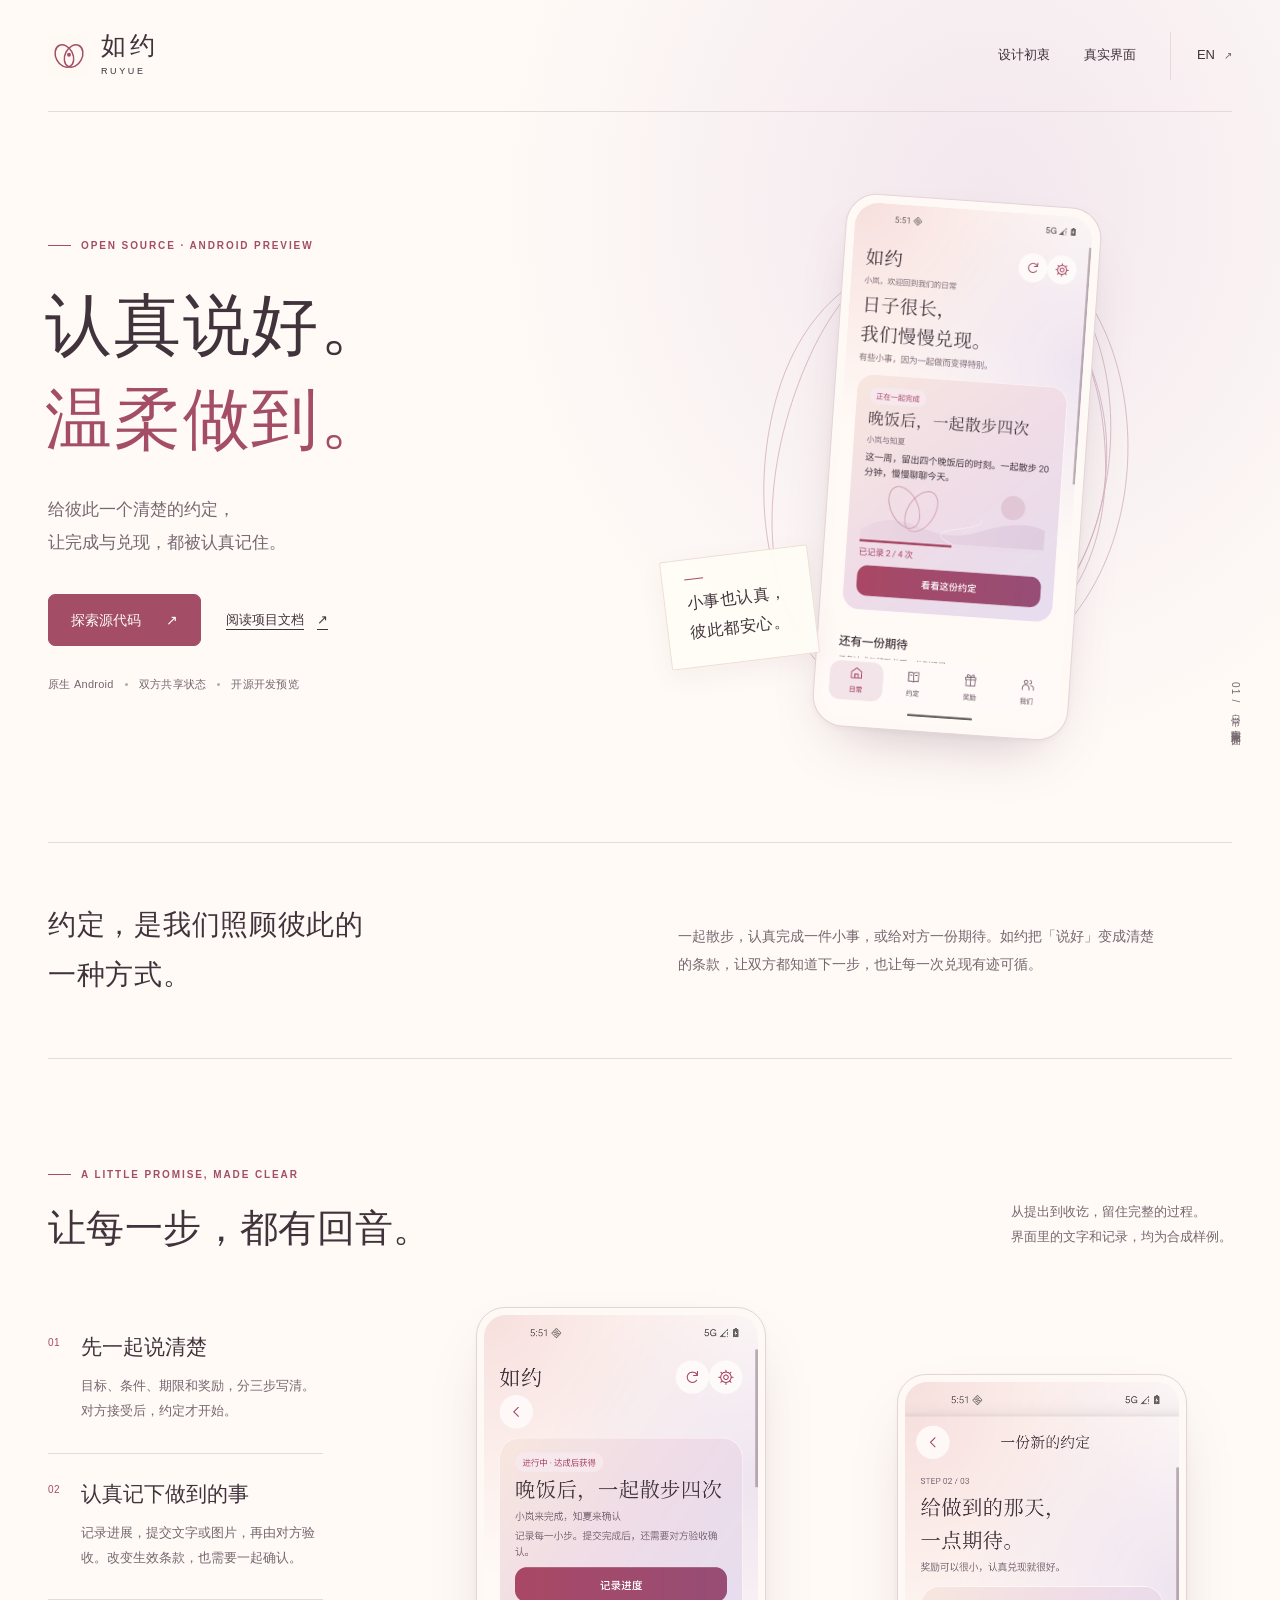
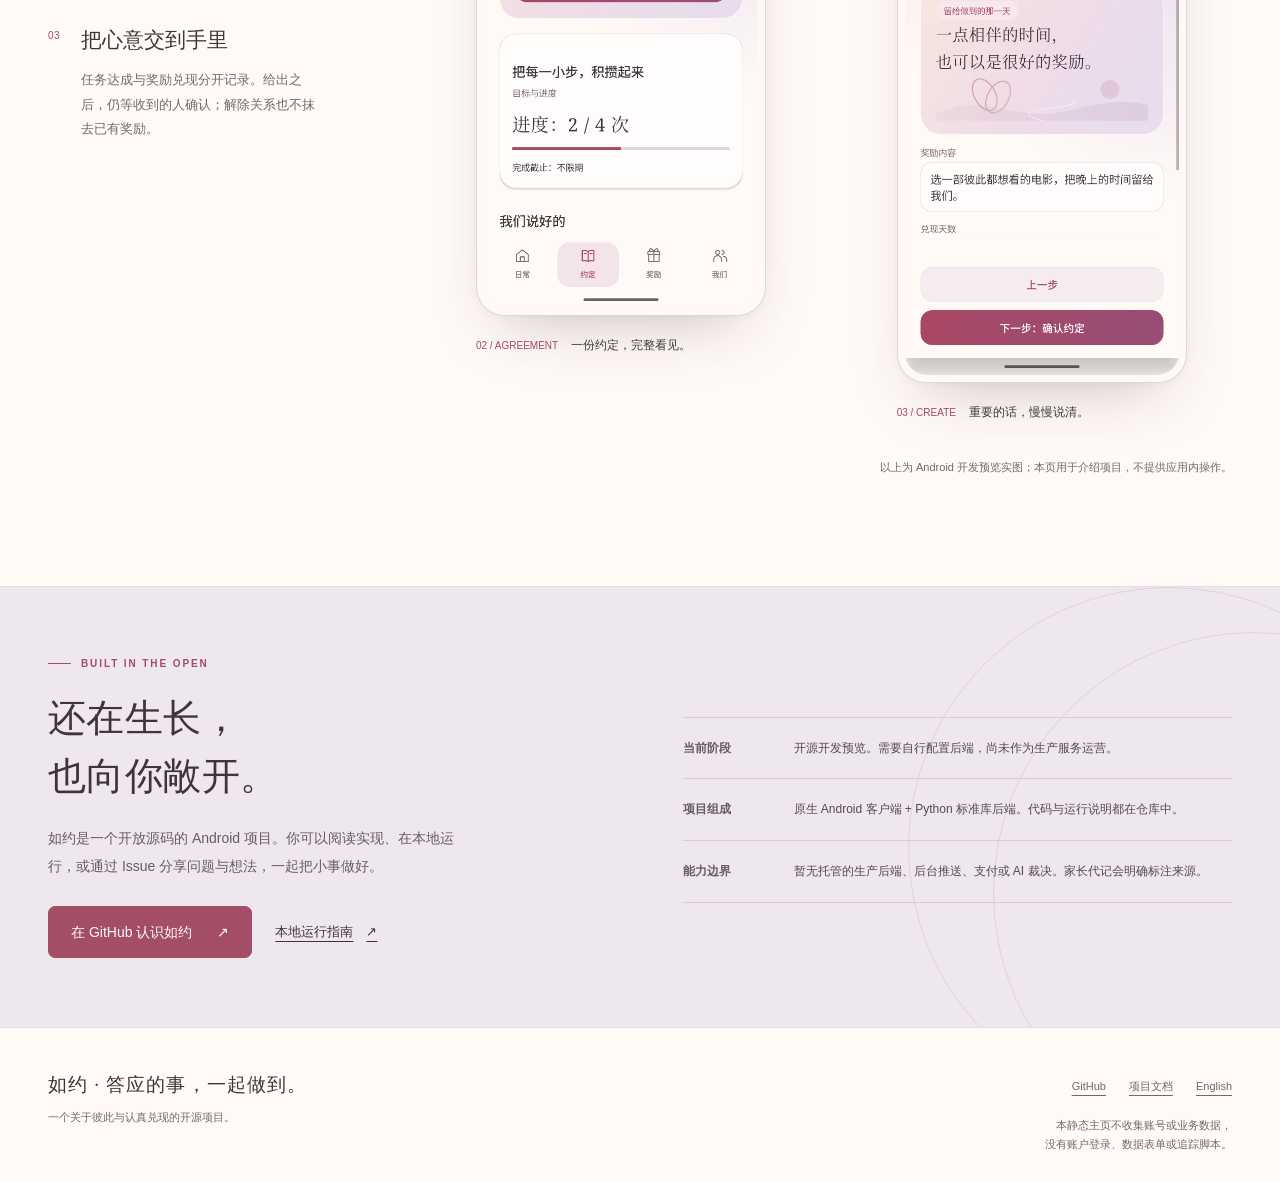
==== site/index.html @ 0e7e9a91 "Publish Ruyue Android preview with bilingual docs and website" ====
<!doctype html>
<html lang="zh-CN">
<head>
  <meta charset="utf-8">
  <meta name="viewport" content="width=device-width, initial-scale=1">
  <meta name="theme-color" content="#fffaf6">
  <title>如约 · 认真说好，温柔做到</title>
  <meta name="description" content="如约是一款面向亲密关系的开源 Android 约定管理应用。一起说清目标、记录完成，让奖励的给出与收讫都有回音。当前为开发预览。">
  <link rel="canonical" href="https://chenzhiyong1994.github.io/ruyue/">
  <link rel="alternate" hreflang="zh-CN" href="https://chenzhiyong1994.github.io/ruyue/">
  <link rel="alternate" hreflang="en" href="https://chenzhiyong1994.github.io/ruyue/en/">
  <link rel="alternate" hreflang="x-default" href="https://chenzhiyong1994.github.io/ruyue/">
  <meta property="og:type" content="website">
  <meta property="og:title" content="如约 · 认真说好，温柔做到">
  <meta property="og:description" content="一个关于彼此、约定与认真兑现的开源 Android 项目。">
  <meta property="og:url" content="https://chenzhiyong1994.github.io/ruyue/">
  <meta property="og:locale" content="zh_CN">
  <link rel="icon" href="assets/mark.svg" type="image/svg+xml">
  <link rel="stylesheet" href="assets/style.css">
</head>
<body>
  <a class="skip" href="#main">跳到主要内容</a>
  <header class="header wrap">
    <a class="brand" href="./" aria-label="如约首页"><img src="assets/mark.svg" width="42" height="42" alt=""><span class="brand-name">如约<small>RUYUE</small></span></a>
    <nav class="nav" aria-label="主导航"><a class="about-link" href="#why">设计初衷</a><a href="#inside">真实界面</a><a class="language" href="en/" lang="en" hreflang="en" aria-label="Read in English">EN <span>↗</span></a></nav>
  </header>
  <main id="main">
    <section class="hero wrap" aria-labelledby="hero-title">
      <div class="hero-text">
        <p class="eyebrow">OPEN SOURCE · ANDROID PREVIEW</p>
        <h1 id="hero-title">认真说好。<br><em>温柔做到。</em></h1>
        <p class="hero-copy">给彼此一个清楚的约定，<br>让完成与兑现，都被认真记住。</p>
        <div class="actions"><a class="action" href="https://github.com/chenzhiyong1994/ruyue">探索源代码 <span aria-hidden="true">↗</span></a><a class="text-link" href="https://github.com/chenzhiyong1994/ruyue#readme">阅读项目文档 <span aria-hidden="true">↗</span></a></div>
        <p class="hero-meta"><span>原生 Android</span><i aria-hidden="true"></i><span>双方共享状态</span><i aria-hidden="true"></i><span>开源开发预览</span></p>
      </div>
      <figure class="hero-art">
        <svg class="halo" viewBox="0 0 500 570" aria-hidden="true"><path d="M275 30C451-1 532 370 331 511S-16 446 38 219 335-3 404 166 361 555 144 515"/><path d="M306 35C464 55 484 406 282 522S-27 407 76 167 391 27 419 230 324 566 118 491"/></svg>
        <div class="phone hero-phone"><img src="assets/home.png" width="1080" height="2340" alt="如约 Android 日常首页，展示一份真实合成样例约定及其当前状态" fetchpriority="high"></div>
        <div class="floating-note" aria-hidden="true">小事也认真，<br>彼此都安心。</div>
        <figcaption class="image-note">01 / 日常 · 实际应用界面</figcaption>
      </figure>
    </section>
    <section class="intent wrap" id="why" aria-labelledby="intent-title">
      <h2 id="intent-title">约定，是我们照顾彼此的<br>一种方式。</h2>
      <p>一起散步，认真完成一件小事，或给对方一份期待。如约把「说好」变成清楚的条款，让双方都知道下一步，也让每一次兑现有迹可循。</p>
    </section>
    <section class="section wrap" id="inside" aria-labelledby="inside-title">
      <div class="section-head"><div><p class="eyebrow">A LITTLE PROMISE, MADE CLEAR</p><h2 id="inside-title">让每一步，都有回音。</h2></div><p>从提出到收讫，留住完整的过程。<br>界面里的文字和记录，均为合成样例。</p></div>
      <div class="inside-grid">
        <div class="steps">
          <article class="step"><span class="step-number">01</span><h3>先一起说清楚</h3><p>目标、条件、期限和奖励，分三步写清。对方接受后，约定才开始。</p></article>
          <article class="step"><span class="step-number">02</span><h3>认真记下做到的事</h3><p>记录进展，提交文字或图片，再由对方验收。改变生效条款，也需要一起确认。</p></article>
          <article class="step"><span class="step-number">03</span><h3>把心意交到手里</h3><p>任务达成与奖励兑现分开记录。给出之后，仍等收到的人确认；解除关系也不抹去已有奖励。</p></article>
        </div>
        <figure class="screen-shot"><div class="phone"><img src="assets/detail.png" width="1080" height="2340" loading="lazy" alt="如约约定详情，展示条款、任务进度及奖励状态"></div><figcaption><span>02 / AGREEMENT</span><b>一份约定，完整看见。</b></figcaption></figure>
        <figure class="screen-shot secondary"><div class="phone"><img src="assets/create.png" width="1080" height="2340" loading="lazy" alt="如约全屏三步创建流程，填写约定并在最后确认"></div><figcaption><span>03 / CREATE</span><b>重要的话，慢慢说清。</b></figcaption></figure>
      </div>
      <p class="screens-note">以上为 Android 开发预览实图；本页用于介绍项目，不提供应用内操作。</p>
    </section>
    <section class="open-section" aria-labelledby="open-title">
      <div class="open wrap">
        <div><p class="eyebrow">BUILT IN THE OPEN</p><h2 id="open-title">还在生长，<br>也向你敞开。</h2><p class="open-description">如约是一个开放源码的 Android 项目。你可以阅读实现、在本地运行，或通过 Issue 分享问题与想法，一起把小事做好。</p><div class="open-links"><a class="action" href="https://github.com/chenzhiyong1994/ruyue">在 GitHub 认识如约 <span aria-hidden="true">↗</span></a><a class="text-link" href="https://github.com/chenzhiyong1994/ruyue#readme">本地运行指南 <span aria-hidden="true">↗</span></a></div></div>
        <dl class="open-facts"><div class="fact"><dt>当前阶段</dt><dd>开源开发预览。需要自行配置后端，尚未作为生产服务运营。</dd></div><div class="fact"><dt>项目组成</dt><dd>原生 Android 客户端 + Python 标准库后端。代码与运行说明都在仓库中。</dd></div><div class="fact"><dt>能力边界</dt><dd>暂无托管的生产后端、后台推送、支付或 AI 裁决。家长代记会明确标注来源。</dd></div></dl>
      </div>
    </section>
  </main>
  <footer class="footer wrap"><div><p class="footer-title">如约 · 答应的事，一起做到。</p><p>一个关于彼此与认真兑现的开源项目。</p></div><div class="footer-right"><div class="footer-links"><a href="https://github.com/chenzhiyong1994/ruyue">GitHub</a><a href="https://github.com/chenzhiyong1994/ruyue#readme">项目文档</a><a href="en/" lang="en" hreflang="en">English</a></div><p>本静态主页不收集账号或业务数据，<br>没有账户登录、数据表单或追踪脚本。</p></div></footer>
</body>
</html>
---- site/assets/style.css ----
:root{color-scheme:light;--paper:#fffaf6;--ink:#40333c;--muted:#75666f;--rose:#a34d67;--rose-dark:#893952;--line:#e6d9dc;--lavender:#eee7f0;--serif:"Iowan Old Style","Palatino Linotype","Songti SC","STSong","SimSun",serif;--sans:-apple-system,BlinkMacSystemFont,"Segoe UI","PingFang SC","Microsoft YaHei",sans-serif}
*{box-sizing:border-box}
html{scroll-behavior:smooth;scroll-padding-top:2rem}
body{margin:0;background:var(--paper);color:var(--ink);font:16px/1.75 var(--sans);-webkit-font-smoothing:antialiased}
body::before{content:"";position:absolute;z-index:-1;top:0;right:0;width:65%;height:820px;background:radial-gradient(ellipse at 65% 25%,#ecdfeab0,transparent 65%);pointer-events:none}
a{color:inherit;text-underline-offset:5px;text-decoration-thickness:1px}
a:hover{color:var(--rose-dark)}
a:focus-visible{outline:3px solid var(--rose);outline-offset:6px;border-radius:4px}
img,svg{display:block;max-width:100%}
img{height:auto}
button,a{-webkit-tap-highlight-color:transparent}
::selection{background:#ead5df}
.wrap{width:min(1184px,calc(100% - 96px));margin-inline:auto}
.skip{position:fixed;top:12px;left:12px;z-index:10;padding:10px 20px;background:var(--ink);color:white;transform:translateY(-180%)}
.skip:focus{transform:none;color:white}
.header{display:flex;align-items:center;justify-content:space-between;min-height:112px;border-bottom:1px solid var(--line)}
.brand{display:flex;align-items:center;gap:11px;text-decoration:none}
.brand img{width:42px;height:42px}
.brand-name{font-family:var(--serif);font-size:25px;letter-spacing:.14em;line-height:1.15}
.brand-name small{display:block;font:9px/1.8 var(--sans);letter-spacing:.29em;margin-top:3px}
.nav{display:flex;align-items:center;gap:34px;font-size:13px}
.nav a{display:inline-flex;align-items:center;min-height:48px;text-decoration:none}
.nav a:hover{text-decoration:underline}
.nav .language{gap:9px;border-left:1px solid var(--line);padding-left:26px}
.language span{font-size:10px;color:var(--muted)}
.hero{display:grid;grid-template-columns:1.05fr 1fr;align-items:center;min-height:730px;padding-top:40px;padding-bottom:62px;gap:55px}
.eyebrow{display:flex;align-items:center;gap:10px;color:var(--rose);font-size:10px;line-height:1.5;letter-spacing:.19em;font-weight:600;text-transform:uppercase;margin:0 0 26px}
.eyebrow::before{content:"";width:23px;height:1px;background:currentColor}
h1,h2,h3,p,figure{margin:0}
h1,h2,h3{font-weight:400}
h1{font:400 clamp(46px,5.25vw,70px)/1.4 var(--serif);letter-spacing:.025em;margin-left:-.04em}
h1 em{font-style:normal;color:var(--rose)}
.hero-copy{font-size:17px;line-height:1.95;color:var(--muted);max-width:29em;margin-top:26px}
.actions{display:flex;flex-wrap:wrap;align-items:center;gap:14px 25px;margin-top:35px}
.action{display:inline-flex;justify-content:center;align-items:center;gap:25px;min-height:52px;padding:12px 22px;border:1px solid var(--rose);border-radius:7px;background:var(--rose);color:#fffaf6;text-decoration:none;font-size:14px;transition:background .2s,transform .2s}
.action:hover{background:var(--rose-dark);border-color:var(--rose-dark);color:#fffaf6;transform:translateY(-2px)}
.text-link{display:inline-flex;align-items:center;gap:13px;min-height:48px;font-size:13px}
.hero-meta{display:flex;gap:11px;align-items:center;flex-wrap:wrap;font-size:11px;color:var(--muted);margin-top:29px;letter-spacing:.025em}
.hero-meta i{width:3px;height:3px;background:#bca4af;border-radius:50%}
.hero-art{position:relative;display:flex;align-items:center;justify-content:center;min-width:0;padding:13px 0 12px}
.halo{position:absolute;width:112%;max-width:none;height:88%;top:6%;left:-6%;pointer-events:none;color:#c493aa;opacity:.66}
.halo path{fill:none;stroke:currentColor;stroke-width:1}
.phone{position:relative;background:#fff9f5;border:1px solid #e3d4d9;border-radius:31px;padding:8px;box-shadow:0 28px 60px -29px #76526766,0 2px 5px #8062700d;overflow:hidden}
.phone img{width:100%;border-radius:24px}
.hero-phone{width:256px;transform:rotate(4deg);z-index:1}
.floating-note{position:absolute;z-index:2;bottom:15%;left:-3%;padding:19px 26px 19px 22px;transform:rotate(-7deg);background:#fffdf7eF;border:1px solid #eddfd6;box-shadow:0 8px 25px #79586812;font:16px/1.8 var(--serif);letter-spacing:.035em;border-radius:2px}
.floating-note::before{content:"";display:block;width:19px;height:1px;background:var(--rose);margin-bottom:10px}
.image-note{position:absolute;right:-12px;bottom:3%;writing-mode:vertical-rl;font-size:10px;letter-spacing:.12em;color:var(--muted)}
.intent{border-top:1px solid var(--line);border-bottom:1px solid var(--line);padding:57px 0;display:grid;grid-template-columns:1fr 1fr;gap:75px;align-items:center}
.intent h2{font:28px/1.8 var(--serif);letter-spacing:.025em;max-width:16em}
.intent p{font-size:14px;color:var(--muted);line-height:2;max-width:34em}
.section{padding-block:108px}
.section-head{display:flex;justify-content:space-between;align-items:end;gap:40px;margin-bottom:49px}
.section-head h2,.open h2{font:38px/1.55 var(--serif);letter-spacing:.01em}
.section-head .eyebrow{margin-bottom:17px}
.section-head>p{font-size:13px;color:var(--muted);max-width:24em;line-height:1.9;padding-bottom:8px}
.inside-grid{display:grid;grid-template-columns:.9fr 1fr 1fr;gap:40px;align-items:start}
.steps{padding-top:25px;max-width:275px}
.step{position:relative;padding:0 0 29px 33px;margin-bottom:25px;border-bottom:1px solid var(--line)}
.step:last-child{margin-bottom:0;border-bottom:0;padding-bottom:0}
.step-number{position:absolute;left:0;top:2px;color:var(--rose);font-size:10px;font-variant-numeric:tabular-nums;letter-spacing:.04em}
.step h3{font:21px/1.5 var(--serif);margin-bottom:11px}
.step p{font-size:13px;line-height:1.9;color:var(--muted)}
.screen-shot{min-width:0;max-width:290px;margin-inline:auto}
.screen-shot .phone{border-radius:29px;padding:7px}
.screen-shot .phone img{border-radius:22px}
.screen-shot.secondary{padding-top:67px}
figcaption{margin-top:19px;display:flex;gap:13px;align-items:baseline;font-size:12px;color:var(--muted)}
figcaption b{font-weight:500;color:var(--ink)}
figcaption span:first-child{font-size:10px;color:var(--rose)}
.screens-note{margin-top:35px;font-size:11px;color:var(--muted);text-align:right}
.open-section{background:#eee7ed;border-top:1px solid #e6dce3;border-bottom:1px solid #e6dce3;position:relative;overflow:hidden}
.open-section::before{content:"";position:absolute;pointer-events:none;width:520px;height:520px;border:1px solid #d6bfcf;border-radius:50%;right:-150px;top:0;opacity:.55}
.open-section::after{content:"";position:absolute;pointer-events:none;width:520px;height:520px;border:1px solid #d6bfcf;border-radius:50%;right:-235px;top:45px;opacity:.55}
.open{position:relative;z-index:1;display:grid;grid-template-columns:1fr 1fr;gap:85px;padding-block:69px}
.open .eyebrow{margin-bottom:18px}
.open-description{max-width:30em;font-size:14px;line-height:1.95;color:#695b65;margin-top:19px}
.open-links{display:flex;align-items:center;flex-wrap:wrap;gap:23px;margin-top:26px}
.open-facts{padding-top:6px;align-self:center}
.fact{display:grid;grid-template-columns:86px 1fr;gap:25px;padding:19px 0;border-bottom:1px solid #d8cbd5;font-size:12px;line-height:1.9}
.fact:first-child{border-top:1px solid #d8cbd5}
.fact dt{color:#6c5968;font-weight:600}
.fact dd{margin:0;color:#584951;overflow-wrap:anywhere}
.footer{padding-top:40px;padding-bottom:28px;display:flex;justify-content:space-between;gap:35px;align-items:start;font-size:11px;color:var(--muted)}
.footer-title{font-family:var(--serif);font-size:19px;color:var(--ink);margin-bottom:7px;letter-spacing:.06em}
.footer-right{text-align:right;max-width:35em}
.footer-links{display:flex;gap:23px;justify-content:flex-end;margin-bottom:10px;flex-wrap:wrap}
.footer-links a{display:inline-flex;align-items:center;min-height:38px}
html[lang=en] h1{font-size:clamp(45px,5.2vw,69px);line-height:1.17;letter-spacing:-.035em}
html[lang=en] .hero-copy{font-size:16px;line-height:1.8;max-width:26em}
html[lang=en] .intent h2{line-height:1.5;letter-spacing:0}
html[lang=en] .step h3{font-size:23px}
html[lang=en] .floating-note{font-size:16px;line-height:1.65;letter-spacing:0}
html[lang=en] .section-head h2,html[lang=en] .open h2{line-height:1.3;letter-spacing:-.02em}
@media(max-width:1040px){.wrap{width:calc(100% - 64px)}.hero{gap:30px;min-height:675px}.hero-phone{width:230px}.floating-note{left:-10%;bottom:11%;font-size:14px;padding:15px 19px}.inside-grid{gap:26px}.steps{padding-top:14px}.step{padding-left:24px}.intent{gap:45px}.open{gap:50px}.fact{grid-template-columns:75px 1fr;gap:15px}.image-note{right:-2px}}
@media(max-width:760px){.wrap{width:calc(100% - 40px)}.header{min-height:88px}.brand-name{font-size:23px}.brand img{width:35px;height:35px}.nav{gap:19px;font-size:12px}.nav .language{padding-left:17px}.language span{display:none}.hero{grid-template-columns:1fr;gap:37px;padding-top:55px;padding-bottom:51px}.hero-text{max-width:530px}.hero h1{font-size:55px;line-height:1.4}.hero-copy{font-size:15px;max-width:30em;margin-top:22px}.hero .eyebrow{margin-bottom:21px}.actions{margin-top:26px;gap:12px 22px}.hero-meta{margin-top:21px}.hero-art{max-width:470px;width:100%;justify-self:center}.hero-phone{width:240px;transform:rotate(3deg)}.floating-note{left:0;bottom:17%;font-size:16px;padding:16px 22px}.image-note{right:7%;bottom:6%}.halo{left:0;max-width:100%}.intent{grid-template-columns:1fr;gap:18px;padding-block:37px}.intent h2{font-size:25px;max-width:22em}.intent p{font-size:13px;max-width:42em}.section{padding-block:67px}.section-head{display:block;margin-bottom:34px}.section-head h2,.open h2{font-size:32px}.section-head>p{max-width:38em;margin-top:16px;padding:0}.inside-grid{grid-template-columns:1fr 1fr;gap:26px 20px}.steps{grid-column:1/-1;max-width:none;display:grid;grid-template-columns:repeat(3,1fr);gap:20px;padding:0 0 13px}.step{padding:0;margin:0;border:0}.step-number{position:static;display:block;margin-bottom:9px}.step h3{font-size:19px;margin-bottom:8px}.step p{font-size:12px}.screen-shot{width:100%;max-width:260px}.screen-shot.secondary{padding-top:48px}.screen-shot .phone{padding:5px;border-radius:24px}.screen-shot .phone img{border-radius:19px}figcaption{gap:8px;display:block;margin-top:13px}figcaption span:first-child{display:block;margin-bottom:3px}.screens-note{text-align:left;font-size:10px;margin-top:26px}.open{grid-template-columns:1fr;gap:31px;padding-block:48px}.open-description{font-size:13px;max-width:40em}.open-facts{padding:0;margin:0}.fact{grid-template-columns:83px 1fr;padding-block:15px}.footer{padding-top:30px;gap:25px}.footer-right{max-width:25em}html[lang=en] .hero h1{font-size:56px;line-height:1.15}html[lang=en] .step h3{font-size:19px}}
@media(max-width:420px){.wrap{width:calc(100% - 36px)}.nav{gap:14px}.nav .language{padding-left:12px}.nav .about-link{display:none}.hero{padding-top:43px}.hero h1{font-size:46px}.eyebrow{font-size:9px;letter-spacing:.12em}.hero-copy{font-size:14px}.hero-phone{width:216px}.floating-note{left:0;bottom:15%;font-size:14px;padding:13px 17px}.image-note{right:0}.action{font-size:13px;gap:17px;padding-inline:18px}.text-link{font-size:12px}.hero-meta{font-size:10px;gap:8px}.steps{grid-template-columns:1fr;gap:22px;padding-bottom:7px}.step{padding-left:30px}.step-number{position:absolute;top:5px;left:0}.step h3{font-size:20px}.step p{font-size:13px;max-width:30em}.inside-grid{gap:26px 13px}.screen-shot .phone{padding:4px;border-radius:18px}.screen-shot .phone img{border-radius:14px}.section-head h2,.open h2{font-size:29px}.section-head .eyebrow{margin-bottom:12px}.intent h2{font-size:24px}.footer{display:block}.footer-right{text-align:left;margin-top:19px;max-width:none}.footer-links{justify-content:flex-start;margin-bottom:8px;gap:25px}html[lang=en] .hero h1{font-size:47px}.fact{grid-template-columns:73px 1fr;gap:16px}}
@media(prefers-reduced-motion:reduce){html{scroll-behavior:auto}*,*::before,*::after{animation:none!important;transition:none!important}}
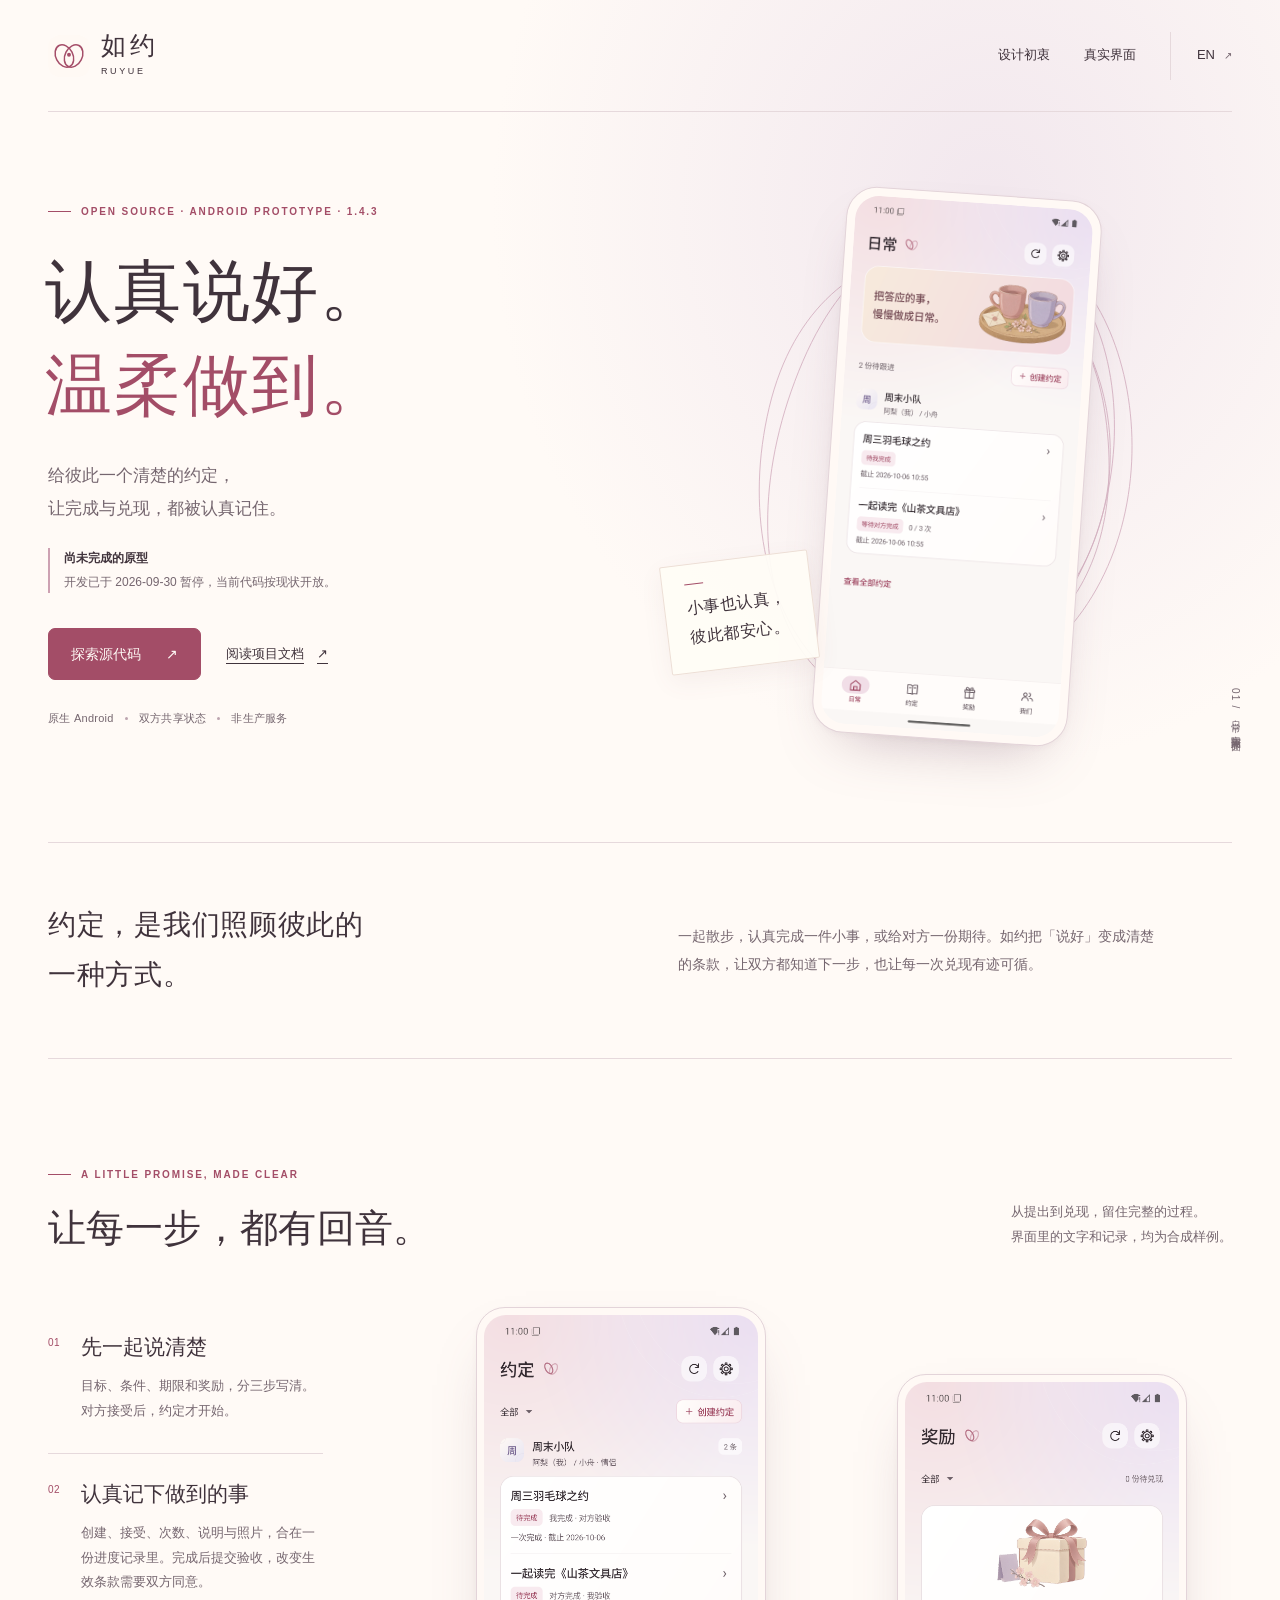
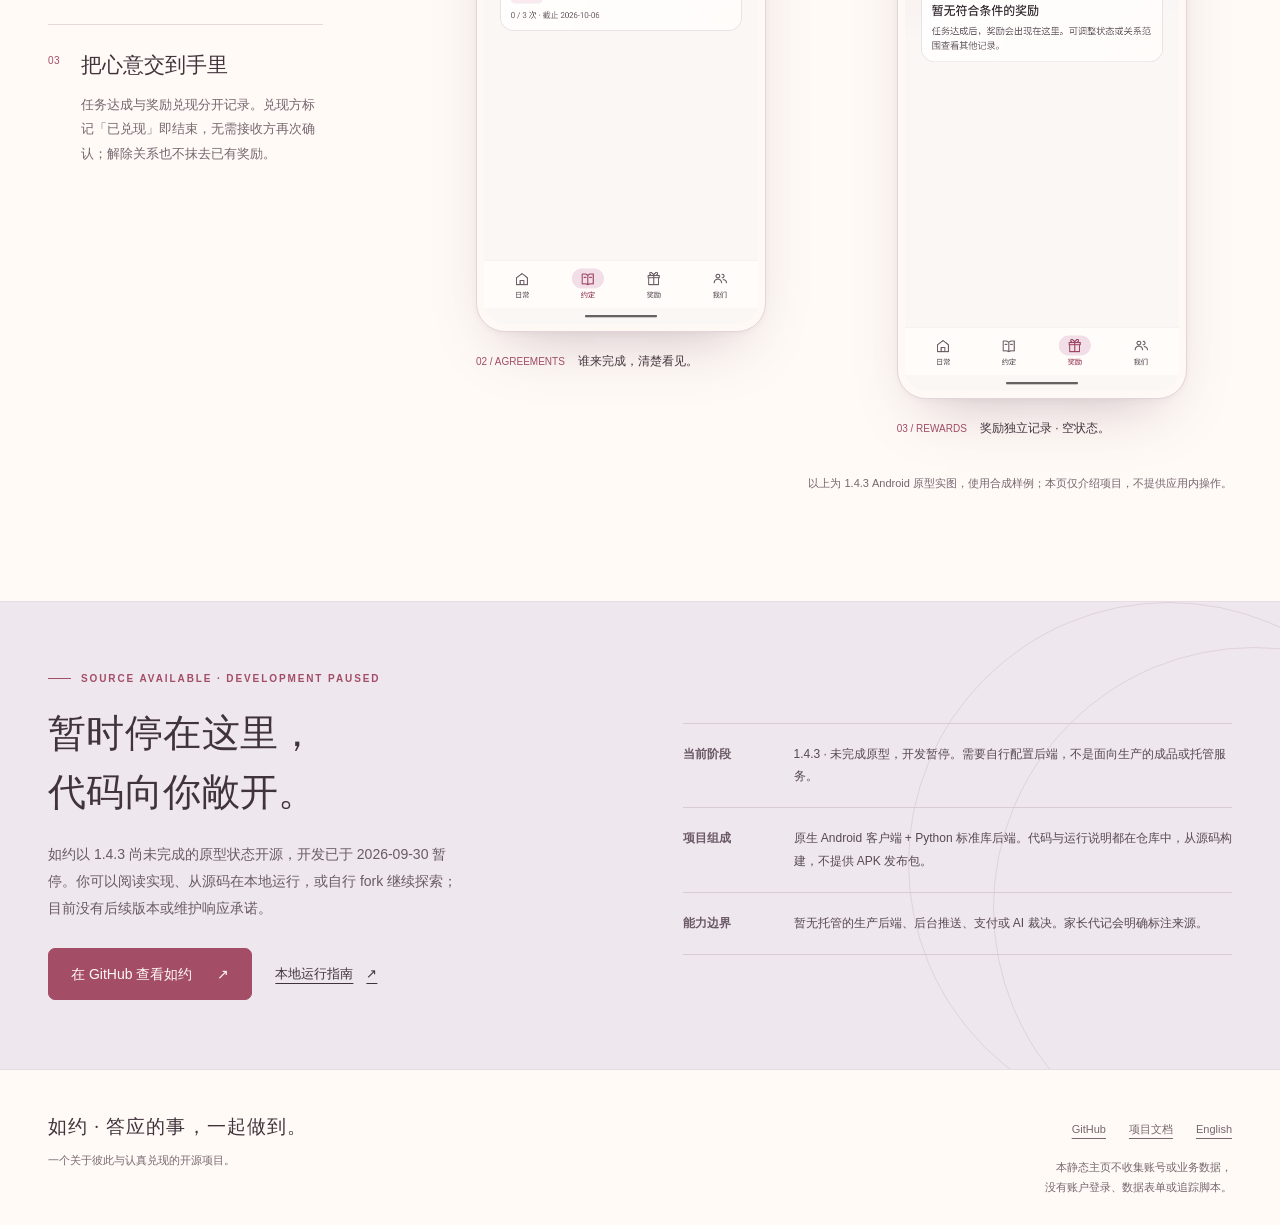
==== commit b25d8396: "Publish 1.4.3 prototype snapshot and document paused development" ====
--- a/site/index.html
+++ b/site/index.html
@@ -5,14 +5,14 @@
   <meta name="viewport" content="width=device-width, initial-scale=1">
   <meta name="theme-color" content="#fffaf6">
   <title>如约 · 认真说好，温柔做到</title>
-  <meta name="description" content="如约是一款面向亲密关系的开源 Android 约定管理应用。一起说清目标、记录完成，让奖励的给出与收讫都有回音。当前为开发预览。">
+  <meta name="description" content="如约 1.4.3 是面向亲密关系的开源 Android 约定管理原型。任务达成与奖励兑现独立记录，兑现方标记后结束。项目尚未完成，开发已于 2026-09-30 暂停。">
   <link rel="canonical" href="https://chenzhiyong1994.github.io/ruyue/">
   <link rel="alternate" hreflang="zh-CN" href="https://chenzhiyong1994.github.io/ruyue/">
   <link rel="alternate" hreflang="en" href="https://chenzhiyong1994.github.io/ruyue/en/">
   <link rel="alternate" hreflang="x-default" href="https://chenzhiyong1994.github.io/ruyue/">
   <meta property="og:type" content="website">
   <meta property="og:title" content="如约 · 认真说好，温柔做到">
-  <meta property="og:description" content="一个关于彼此、约定与认真兑现的开源 Android 项目。">
+  <meta property="og:description" content="如约 1.4.3：一个尚未完成的开源 Android 约定管理原型，开发已于 2026-09-30 暂停。">
   <meta property="og:url" content="https://chenzhiyong1994.github.io/ruyue/">
   <meta property="og:locale" content="zh_CN">
   <link rel="icon" href="assets/mark.svg" type="image/svg+xml">
@@ -27,15 +27,16 @@
   <main id="main">
     <section class="hero wrap" aria-labelledby="hero-title">
       <div class="hero-text">
-        <p class="eyebrow">OPEN SOURCE · ANDROID PREVIEW</p>
+        <p class="eyebrow">OPEN SOURCE · ANDROID PROTOTYPE · 1.4.3</p>
         <h1 id="hero-title">认真说好。<br><em>温柔做到。</em></h1>
         <p class="hero-copy">给彼此一个清楚的约定，<br>让完成与兑现，都被认真记住。</p>
+        <p class="project-status"><strong>尚未完成的原型</strong><span>开发已于 <time datetime="2026-09-30">2026-09-30</time> 暂停，当前代码按现状开放。</span></p>
         <div class="actions"><a class="action" href="https://github.com/chenzhiyong1994/ruyue">探索源代码 <span aria-hidden="true">↗</span></a><a class="text-link" href="https://github.com/chenzhiyong1994/ruyue#readme">阅读项目文档 <span aria-hidden="true">↗</span></a></div>
-        <p class="hero-meta"><span>原生 Android</span><i aria-hidden="true"></i><span>双方共享状态</span><i aria-hidden="true"></i><span>开源开发预览</span></p>
+        <p class="hero-meta"><span>原生 Android</span><i aria-hidden="true"></i><span>双方共享状态</span><i aria-hidden="true"></i><span>非生产服务</span></p>
       </div>
       <figure class="hero-art">
         <svg class="halo" viewBox="0 0 500 570" aria-hidden="true"><path d="M275 30C451-1 532 370 331 511S-16 446 38 219 335-3 404 166 361 555 144 515"/><path d="M306 35C464 55 484 406 282 522S-27 407 76 167 391 27 419 230 324 566 118 491"/></svg>
-        <div class="phone hero-phone"><img src="assets/home.png" width="1080" height="2340" alt="如约 Android 日常首页，展示一份真实合成样例约定及其当前状态" fetchpriority="high"></div>
+        <div class="phone hero-phone"><img src="assets/home.png" width="1080" height="2400" alt="如约 1.4.3 日常首页，展示合成关系“周末小队”的两份待跟进约定" fetchpriority="high"></div>
         <div class="floating-note" aria-hidden="true">小事也认真，<br>彼此都安心。</div>
         <figcaption class="image-note">01 / 日常 · 实际应用界面</figcaption>
       </figure>
@@ -45,22 +46,22 @@
       <p>一起散步，认真完成一件小事，或给对方一份期待。如约把「说好」变成清楚的条款，让双方都知道下一步，也让每一次兑现有迹可循。</p>
     </section>
     <section class="section wrap" id="inside" aria-labelledby="inside-title">
-      <div class="section-head"><div><p class="eyebrow">A LITTLE PROMISE, MADE CLEAR</p><h2 id="inside-title">让每一步，都有回音。</h2></div><p>从提出到收讫，留住完整的过程。<br>界面里的文字和记录，均为合成样例。</p></div>
+      <div class="section-head"><div><p class="eyebrow">A LITTLE PROMISE, MADE CLEAR</p><h2 id="inside-title">让每一步，都有回音。</h2></div><p>从提出到兑现，留住完整的过程。<br>界面里的文字和记录，均为合成样例。</p></div>
       <div class="inside-grid">
         <div class="steps">
           <article class="step"><span class="step-number">01</span><h3>先一起说清楚</h3><p>目标、条件、期限和奖励，分三步写清。对方接受后，约定才开始。</p></article>
-          <article class="step"><span class="step-number">02</span><h3>认真记下做到的事</h3><p>记录进展，提交文字或图片，再由对方验收。改变生效条款，也需要一起确认。</p></article>
-          <article class="step"><span class="step-number">03</span><h3>把心意交到手里</h3><p>任务达成与奖励兑现分开记录。给出之后，仍等收到的人确认；解除关系也不抹去已有奖励。</p></article>
+          <article class="step"><span class="step-number">02</span><h3>认真记下做到的事</h3><p>创建、接受、次数、说明与照片，合在一份进度记录里。完成后提交验收，改变生效条款需要双方同意。</p></article>
+          <article class="step"><span class="step-number">03</span><h3>把心意交到手里</h3><p>任务达成与奖励兑现分开记录。兑现方标记「已兑现」即结束，无需接收方再次确认；解除关系也不抹去已有奖励。</p></article>
         </div>
-        <figure class="screen-shot"><div class="phone"><img src="assets/detail.png" width="1080" height="2340" loading="lazy" alt="如约约定详情，展示条款、任务进度及奖励状态"></div><figcaption><span>02 / AGREEMENT</span><b>一份约定，完整看见。</b></figcaption></figure>
-        <figure class="screen-shot secondary"><div class="phone"><img src="assets/create.png" width="1080" height="2340" loading="lazy" alt="如约全屏三步创建流程，填写约定并在最后确认"></div><figcaption><span>03 / CREATE</span><b>重要的话，慢慢说清。</b></figcaption></figure>
+        <figure class="screen-shot"><div class="phone"><img src="assets/agreements.png" width="1080" height="2400" loading="lazy" alt="如约 1.4.3 约定列表，按合成关系分组显示双方角色及待完成状态"></div><figcaption><span>02 / AGREEMENTS</span><b>谁来完成，清楚看见。</b></figcaption></figure>
+        <figure class="screen-shot secondary"><div class="phone"><img src="assets/rewards.png" width="1080" height="2400" loading="lazy" alt="如约 1.4.3 奖励页空状态：当前合成样例尚无已达成任务对应的奖励"></div><figcaption><span>03 / REWARDS</span><b>奖励独立记录 · 空状态。</b></figcaption></figure>
       </div>
-      <p class="screens-note">以上为 Android 开发预览实图；本页用于介绍项目，不提供应用内操作。</p>
+      <p class="screens-note">以上为 1.4.3 Android 原型实图，使用合成样例；本页仅介绍项目，不提供应用内操作。</p>
     </section>
     <section class="open-section" aria-labelledby="open-title">
       <div class="open wrap">
-        <div><p class="eyebrow">BUILT IN THE OPEN</p><h2 id="open-title">还在生长，<br>也向你敞开。</h2><p class="open-description">如约是一个开放源码的 Android 项目。你可以阅读实现、在本地运行，或通过 Issue 分享问题与想法，一起把小事做好。</p><div class="open-links"><a class="action" href="https://github.com/chenzhiyong1994/ruyue">在 GitHub 认识如约 <span aria-hidden="true">↗</span></a><a class="text-link" href="https://github.com/chenzhiyong1994/ruyue#readme">本地运行指南 <span aria-hidden="true">↗</span></a></div></div>
-        <dl class="open-facts"><div class="fact"><dt>当前阶段</dt><dd>开源开发预览。需要自行配置后端，尚未作为生产服务运营。</dd></div><div class="fact"><dt>项目组成</dt><dd>原生 Android 客户端 + Python 标准库后端。代码与运行说明都在仓库中。</dd></div><div class="fact"><dt>能力边界</dt><dd>暂无托管的生产后端、后台推送、支付或 AI 裁决。家长代记会明确标注来源。</dd></div></dl>
+        <div><p class="eyebrow">SOURCE AVAILABLE · DEVELOPMENT PAUSED</p><h2 id="open-title">暂时停在这里，<br>代码向你敞开。</h2><p class="open-description">如约以 1.4.3 尚未完成的原型状态开源，开发已于 2026-09-30 暂停。你可以阅读实现、从源码在本地运行，或自行 fork 继续探索；目前没有后续版本或维护响应承诺。</p><div class="open-links"><a class="action" href="https://github.com/chenzhiyong1994/ruyue">在 GitHub 查看如约 <span aria-hidden="true">↗</span></a><a class="text-link" href="https://github.com/chenzhiyong1994/ruyue#readme">本地运行指南 <span aria-hidden="true">↗</span></a></div></div>
+        <dl class="open-facts"><div class="fact"><dt>当前阶段</dt><dd>1.4.3 · 未完成原型，开发暂停。需要自行配置后端，不是面向生产的成品或托管服务。</dd></div><div class="fact"><dt>项目组成</dt><dd>原生 Android 客户端 + Python 标准库后端。代码与运行说明都在仓库中，从源码构建，不提供 APK 发布包。</dd></div><div class="fact"><dt>能力边界</dt><dd>暂无托管的生产后端、后台推送、支付或 AI 裁决。家长代记会明确标注来源。</dd></div></dl>
       </div>
     </section>
   </main>
--- a/site/assets/style.css
+++ b/site/assets/style.css
@@ -31,6 +31,9 @@
 h1{font:400 clamp(46px,5.25vw,70px)/1.4 var(--serif);letter-spacing:.025em;margin-left:-.04em}
 h1 em{font-style:normal;color:var(--rose)}
 .hero-copy{font-size:17px;line-height:1.95;color:var(--muted);max-width:29em;margin-top:26px}
+.project-status{margin-top:23px;max-width:34em;padding-left:14px;border-left:2px solid #cda1b2;font-size:12px;line-height:1.8;color:var(--muted)}
+.project-status strong{display:block;color:var(--ink);font-weight:600}
+.project-status span{display:block;margin-top:2px}
 .actions{display:flex;flex-wrap:wrap;align-items:center;gap:14px 25px;margin-top:35px}
 .action{display:inline-flex;justify-content:center;align-items:center;gap:25px;min-height:52px;padding:12px 22px;border:1px solid var(--rose);border-radius:7px;background:var(--rose);color:#fffaf6;text-decoration:none;font-size:14px;transition:background .2s,transform .2s}
 .action:hover{background:var(--rose-dark);border-color:var(--rose-dark);color:#fffaf6;transform:translateY(-2px)}
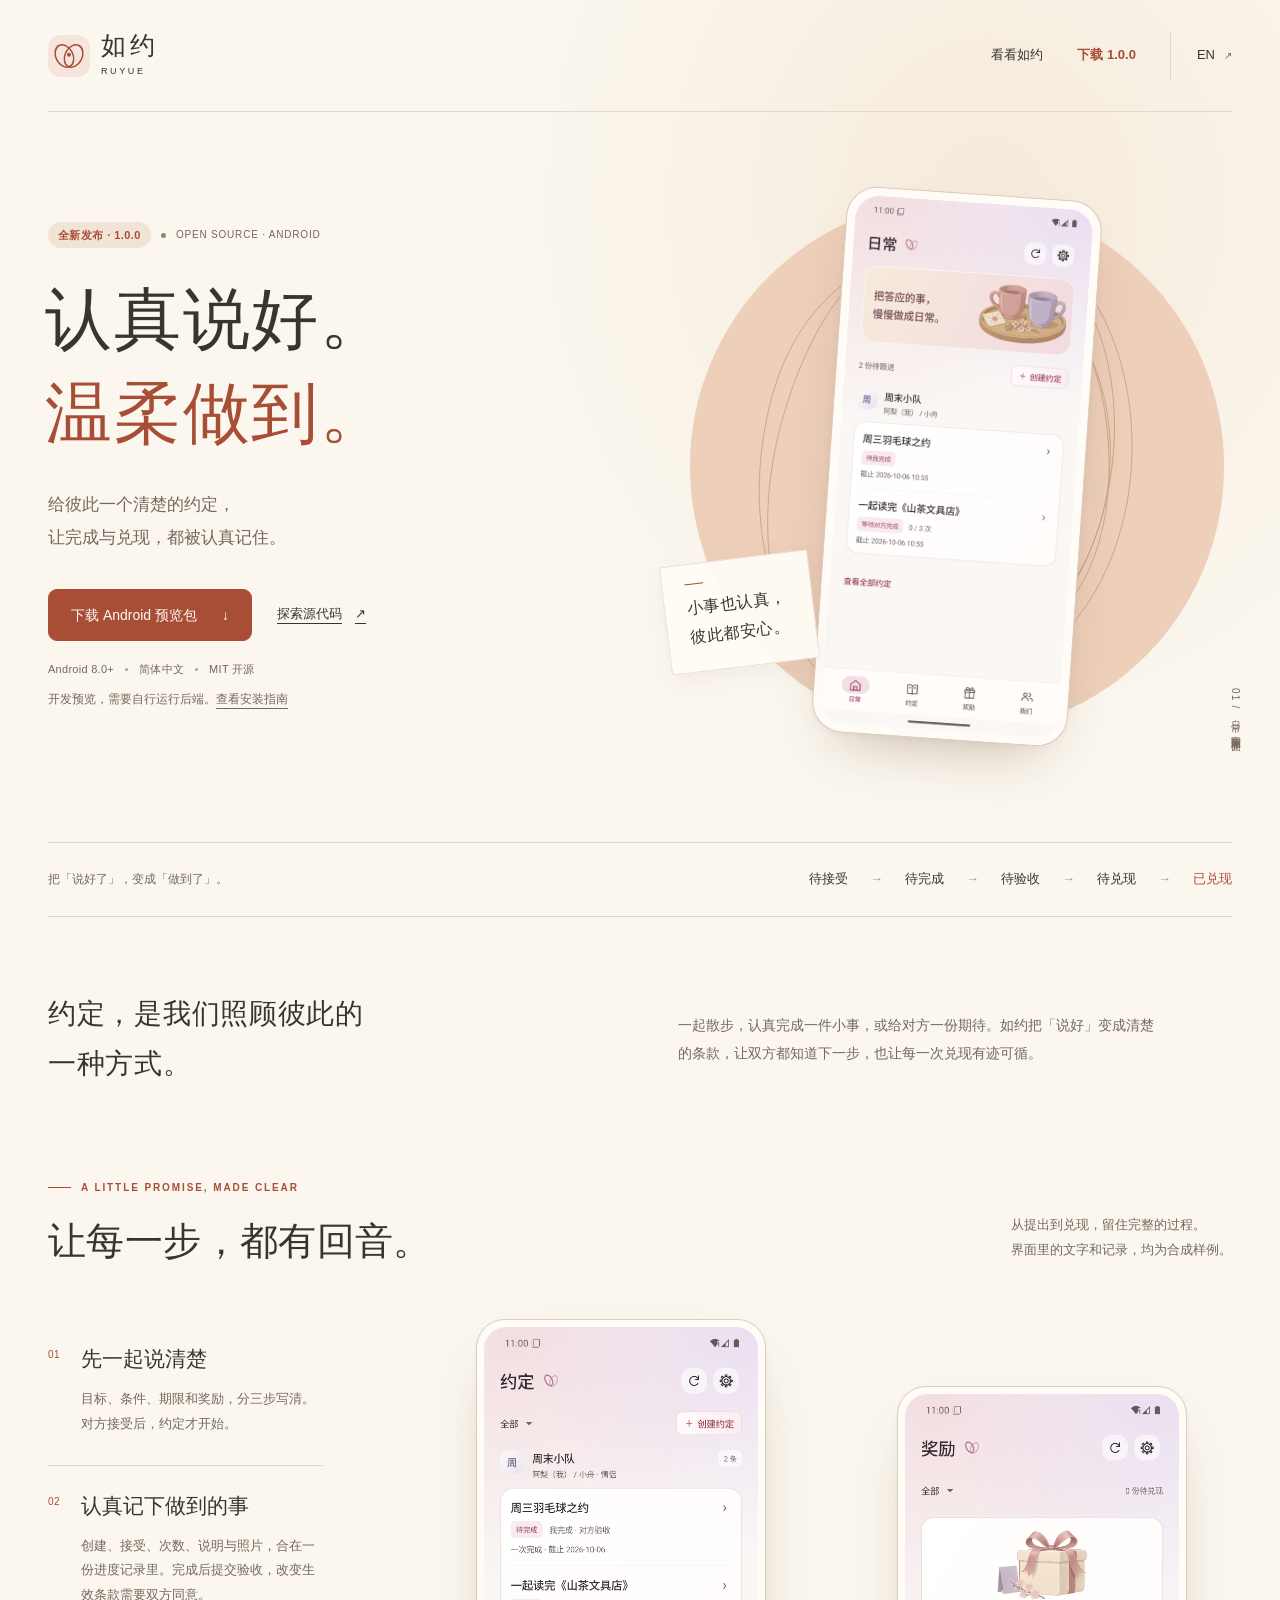
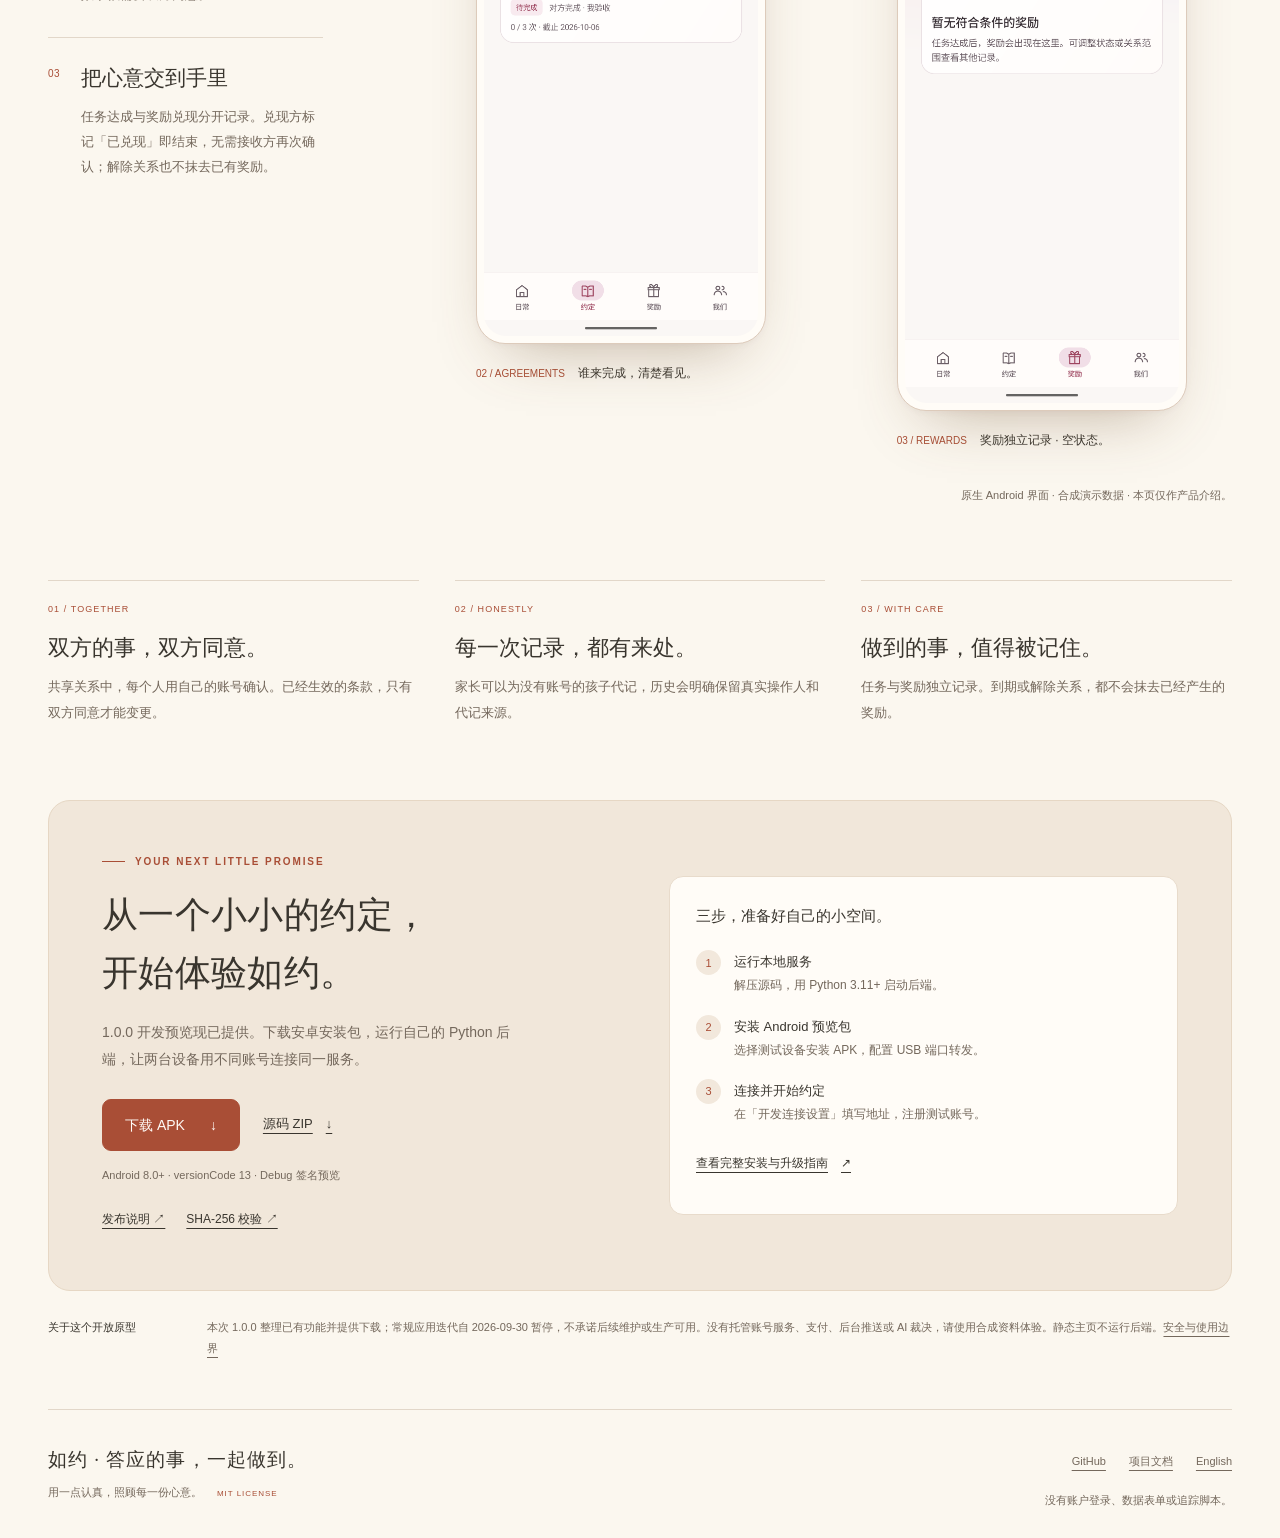
==== commit 2a5af10a: "release: package Ruyue 1.0.0 and refresh project pages" ====
--- a/site/index.html
+++ b/site/index.html
@@ -3,44 +3,45 @@
 <head>
   <meta charset="utf-8">
   <meta name="viewport" content="width=device-width, initial-scale=1">
-  <meta name="theme-color" content="#fffaf6">
+  <meta name="theme-color" content="#fbf7ef">
   <title>如约 · 认真说好，温柔做到</title>
-  <meta name="description" content="如约 1.4.3 是面向亲密关系的开源 Android 约定管理原型。任务达成与奖励兑现独立记录，兑现方标记后结束。项目尚未完成，开发已于 2026-09-30 暂停。">
+  <meta name="description" content="如约 1.0.0：认真说好，温柔做到。面向亲密关系的开源 Android 约定管理原型，记录目标、进度与奖励兑现。下载 Android 预览包，在自己的后端体验完整流程。">
   <link rel="canonical" href="https://chenzhiyong1994.github.io/ruyue/">
   <link rel="alternate" hreflang="zh-CN" href="https://chenzhiyong1994.github.io/ruyue/">
   <link rel="alternate" hreflang="en" href="https://chenzhiyong1994.github.io/ruyue/en/">
   <link rel="alternate" hreflang="x-default" href="https://chenzhiyong1994.github.io/ruyue/">
   <meta property="og:type" content="website">
   <meta property="og:title" content="如约 · 认真说好，温柔做到">
-  <meta property="og:description" content="如约 1.4.3：一个尚未完成的开源 Android 约定管理原型，开发已于 2026-09-30 暂停。">
+  <meta property="og:description" content="给彼此一个清楚的约定，让每份心意有回音。下载如约 1.0.0 Android 开发预览包。">
   <meta property="og:url" content="https://chenzhiyong1994.github.io/ruyue/">
   <meta property="og:locale" content="zh_CN">
-  <link rel="icon" href="assets/mark.svg" type="image/svg+xml">
-  <link rel="stylesheet" href="assets/style.css">
+  <link rel="icon" href="assets/mark.svg?v=1.0.0" type="image/svg+xml">
+  <link rel="stylesheet" href="assets/style.css?v=1.0.0">
 </head>
 <body>
   <a class="skip" href="#main">跳到主要内容</a>
   <header class="header wrap">
-    <a class="brand" href="./" aria-label="如约首页"><img src="assets/mark.svg" width="42" height="42" alt=""><span class="brand-name">如约<small>RUYUE</small></span></a>
-    <nav class="nav" aria-label="主导航"><a class="about-link" href="#why">设计初衷</a><a href="#inside">真实界面</a><a class="language" href="en/" lang="en" hreflang="en" aria-label="Read in English">EN <span>↗</span></a></nav>
+    <a class="brand" href="./" aria-label="如约首页"><img src="assets/mark.svg?v=1.0.0" width="42" height="42" alt=""><span class="brand-name">如约<small>RUYUE</small></span></a>
+    <nav class="nav" aria-label="主导航"><a class="about-link" href="#inside">看看如约</a><a class="nav-download" href="#download">下载 1.0.0</a><a class="language" href="en/" lang="en" hreflang="en" aria-label="Read in English">EN <span aria-hidden="true">↗</span></a></nav>
   </header>
   <main id="main">
     <section class="hero wrap" aria-labelledby="hero-title">
       <div class="hero-text">
-        <p class="eyebrow">OPEN SOURCE · ANDROID PROTOTYPE · 1.4.3</p>
+        <p class="release-label"><span>全新发布 · 1.0.0</span><i aria-hidden="true"></i> OPEN SOURCE · ANDROID</p>
         <h1 id="hero-title">认真说好。<br><em>温柔做到。</em></h1>
         <p class="hero-copy">给彼此一个清楚的约定，<br>让完成与兑现，都被认真记住。</p>
-        <p class="project-status"><strong>尚未完成的原型</strong><span>开发已于 <time datetime="2026-09-30">2026-09-30</time> 暂停，当前代码按现状开放。</span></p>
-        <div class="actions"><a class="action" href="https://github.com/chenzhiyong1994/ruyue">探索源代码 <span aria-hidden="true">↗</span></a><a class="text-link" href="https://github.com/chenzhiyong1994/ruyue#readme">阅读项目文档 <span aria-hidden="true">↗</span></a></div>
-        <p class="hero-meta"><span>原生 Android</span><i aria-hidden="true"></i><span>双方共享状态</span><i aria-hidden="true"></i><span>非生产服务</span></p>
+        <div class="actions"><a class="action" href="https://github.com/chenzhiyong1994/ruyue/releases/download/v1.0.0/ruyue-1.0.0-preview.apk">下载 Android 预览包 <span aria-hidden="true">↓</span></a><a class="text-link" href="https://github.com/chenzhiyong1994/ruyue">探索源代码 <span aria-hidden="true">↗</span></a></div>
+        <p class="hero-meta"><span>Android 8.0+</span><i aria-hidden="true"></i><span>简体中文</span><i aria-hidden="true"></i><span>MIT 开源</span></p>
+        <p class="hero-note">开发预览，需要自行运行后端。<a href="https://github.com/chenzhiyong1994/ruyue/blob/v1.0.0/docs/download.md">查看安装指南</a></p>
       </div>
       <figure class="hero-art">
         <svg class="halo" viewBox="0 0 500 570" aria-hidden="true"><path d="M275 30C451-1 532 370 331 511S-16 446 38 219 335-3 404 166 361 555 144 515"/><path d="M306 35C464 55 484 406 282 522S-27 407 76 167 391 27 419 230 324 566 118 491"/></svg>
-        <div class="phone hero-phone"><img src="assets/home.png" width="1080" height="2400" alt="如约 1.4.3 日常首页，展示合成关系“周末小队”的两份待跟进约定" fetchpriority="high"></div>
+        <div class="phone hero-phone"><img src="assets/home.png" width="1080" height="2400" alt="如约日常首页，展示合成关系“周末小队”的两份待跟进约定" fetchpriority="high"></div>
         <div class="floating-note" aria-hidden="true">小事也认真，<br>彼此都安心。</div>
         <figcaption class="image-note">01 / 日常 · 实际应用界面</figcaption>
       </figure>
     </section>
+    <div class="journey wrap" aria-label="约定的五个阶段"><p>把「说好了」，变成「做到了」。</p><ol><li>待接受</li><li>待完成</li><li>待验收</li><li>待兑现</li><li>已兑现</li></ol></div>
     <section class="intent wrap" id="why" aria-labelledby="intent-title">
       <h2 id="intent-title">约定，是我们照顾彼此的<br>一种方式。</h2>
       <p>一起散步，认真完成一件小事，或给对方一份期待。如约把「说好」变成清楚的条款，让双方都知道下一步，也让每一次兑现有迹可循。</p>
@@ -53,18 +54,24 @@
           <article class="step"><span class="step-number">02</span><h3>认真记下做到的事</h3><p>创建、接受、次数、说明与照片，合在一份进度记录里。完成后提交验收，改变生效条款需要双方同意。</p></article>
           <article class="step"><span class="step-number">03</span><h3>把心意交到手里</h3><p>任务达成与奖励兑现分开记录。兑现方标记「已兑现」即结束，无需接收方再次确认；解除关系也不抹去已有奖励。</p></article>
         </div>
-        <figure class="screen-shot"><div class="phone"><img src="assets/agreements.png" width="1080" height="2400" loading="lazy" alt="如约 1.4.3 约定列表，按合成关系分组显示双方角色及待完成状态"></div><figcaption><span>02 / AGREEMENTS</span><b>谁来完成，清楚看见。</b></figcaption></figure>
-        <figure class="screen-shot secondary"><div class="phone"><img src="assets/rewards.png" width="1080" height="2400" loading="lazy" alt="如约 1.4.3 奖励页空状态：当前合成样例尚无已达成任务对应的奖励"></div><figcaption><span>03 / REWARDS</span><b>奖励独立记录 · 空状态。</b></figcaption></figure>
+        <figure class="screen-shot"><div class="phone"><img src="assets/agreements.png" width="1080" height="2400" loading="lazy" alt="如约约定列表，按合成关系分组显示双方角色及待完成状态"></div><figcaption><span>02 / AGREEMENTS</span><b>谁来完成，清楚看见。</b></figcaption></figure>
+        <figure class="screen-shot secondary"><div class="phone"><img src="assets/rewards.png" width="1080" height="2400" loading="lazy" alt="如约奖励页空状态：当前合成样例尚无已达成任务对应的奖励"></div><figcaption><span>03 / REWARDS</span><b>奖励独立记录 · 空状态。</b></figcaption></figure>
       </div>
-      <p class="screens-note">以上为 1.4.3 Android 原型实图，使用合成样例；本页仅介绍项目，不提供应用内操作。</p>
+      <p class="screens-note">原生 Android 界面 · 合成演示数据 · 本页仅作产品介绍。</p>
     </section>
-    <section class="open-section" aria-labelledby="open-title">
-      <div class="open wrap">
-        <div><p class="eyebrow">SOURCE AVAILABLE · DEVELOPMENT PAUSED</p><h2 id="open-title">暂时停在这里，<br>代码向你敞开。</h2><p class="open-description">如约以 1.4.3 尚未完成的原型状态开源，开发已于 2026-09-30 暂停。你可以阅读实现、从源码在本地运行，或自行 fork 继续探索；目前没有后续版本或维护响应承诺。</p><div class="open-links"><a class="action" href="https://github.com/chenzhiyong1994/ruyue">在 GitHub 查看如约 <span aria-hidden="true">↗</span></a><a class="text-link" href="https://github.com/chenzhiyong1994/ruyue#readme">本地运行指南 <span aria-hidden="true">↗</span></a></div></div>
-        <dl class="open-facts"><div class="fact"><dt>当前阶段</dt><dd>1.4.3 · 未完成原型，开发暂停。需要自行配置后端，不是面向生产的成品或托管服务。</dd></div><div class="fact"><dt>项目组成</dt><dd>原生 Android 客户端 + Python 标准库后端。代码与运行说明都在仓库中，从源码构建，不提供 APK 发布包。</dd></div><div class="fact"><dt>能力边界</dt><dd>暂无托管的生产后端、后台推送、支付或 AI 裁决。家长代记会明确标注来源。</dd></div></dl>
+    <section class="principles wrap" aria-label="如约的设计原则">
+      <article><span aria-hidden="true">01 / TOGETHER</span><h3>双方的事，双方同意。</h3><p>共享关系中，每个人用自己的账号确认。已经生效的条款，只有双方同意才能变更。</p></article>
+      <article><span aria-hidden="true">02 / HONESTLY</span><h3>每一次记录，都有来处。</h3><p>家长可以为没有账号的孩子代记，历史会明确保留真实操作人和代记来源。</p></article>
+      <article><span aria-hidden="true">03 / WITH CARE</span><h3>做到的事，值得被记住。</h3><p>任务与奖励独立记录。到期或解除关系，都不会抹去已经产生的奖励。</p></article>
+    </section>
+    <section class="download-section wrap" id="download" aria-labelledby="download-title">
+      <div class="download">
+        <div><p class="eyebrow">YOUR NEXT LITTLE PROMISE</p><h2 id="download-title">从一个小小的约定，<br>开始体验如约。</h2><p class="download-description">1.0.0 开发预览现已提供。下载安卓安装包，运行自己的 Python 后端，让两台设备用不同账号连接同一服务。</p><div class="actions"><a class="action" href="https://github.com/chenzhiyong1994/ruyue/releases/download/v1.0.0/ruyue-1.0.0-preview.apk">下载 APK <span aria-hidden="true">↓</span></a><a class="text-link" href="https://github.com/chenzhiyong1994/ruyue/archive/refs/tags/v1.0.0.zip">源码 ZIP <span aria-hidden="true">↓</span></a></div><p class="download-meta">Android 8.0+ · versionCode 13 · Debug 签名预览</p><div class="release-links"><a href="https://github.com/chenzhiyong1994/ruyue/releases/tag/v1.0.0">发布说明 ↗</a><a href="https://github.com/chenzhiyong1994/ruyue/releases/download/v1.0.0/SHA256.txt">SHA-256 校验 ↗</a></div></div>
+        <div class="download-card"><h3>三步，准备好自己的小空间。</h3><ol class="setup-list"><li><span class="number">1</span><div><strong>运行本地服务</strong>解压源码，用 Python 3.11+ 启动后端。</div></li><li><span class="number">2</span><div><strong>安装 Android 预览包</strong>选择测试设备安装 APK，配置 USB 端口转发。</div></li><li><span class="number">3</span><div><strong>连接并开始约定</strong>在「开发连接设置」填写地址，注册测试账号。</div></li></ol><a class="text-link" href="https://github.com/chenzhiyong1994/ruyue/blob/v1.0.0/docs/download.md">查看完整安装与升级指南 <span aria-hidden="true">↗</span></a></div>
       </div>
+      <div class="project-note"><strong>关于这个开放原型</strong><p>本次 1.0.0 整理已有功能并提供下载；常规应用迭代自 2026-09-30 暂停，不承诺后续维护或生产可用。没有托管账号服务、支付、后台推送或 AI 裁决，请使用合成资料体验。静态主页不运行后端。<a href="https://github.com/chenzhiyong1994/ruyue/blob/v1.0.0/SECURITY.md">安全与使用边界</a></p></div>
     </section>
   </main>
-  <footer class="footer wrap"><div><p class="footer-title">如约 · 答应的事，一起做到。</p><p>一个关于彼此与认真兑现的开源项目。</p></div><div class="footer-right"><div class="footer-links"><a href="https://github.com/chenzhiyong1994/ruyue">GitHub</a><a href="https://github.com/chenzhiyong1994/ruyue#readme">项目文档</a><a href="en/" lang="en" hreflang="en">English</a></div><p>本静态主页不收集账号或业务数据，<br>没有账户登录、数据表单或追踪脚本。</p></div></footer>
+  <footer class="footer wrap"><div><p class="footer-title">如约 · 答应的事，一起做到。</p><p>用一点认真，照顾每一份心意。<span class="footer-license">MIT LICENSE</span></p></div><div class="footer-right"><div class="footer-links"><a href="https://github.com/chenzhiyong1994/ruyue">GitHub</a><a href="https://github.com/chenzhiyong1994/ruyue#readme">项目文档</a><a href="en/" lang="en" hreflang="en">English</a></div><p>没有账户登录、数据表单或追踪脚本。</p></div></footer>
 </body>
 </html>
--- a/site/assets/style.css
+++ b/site/assets/style.css
@@ -1,15 +1,15 @@
-:root{color-scheme:light;--paper:#fffaf6;--ink:#40333c;--muted:#75666f;--rose:#a34d67;--rose-dark:#893952;--line:#e6d9dc;--lavender:#eee7f0;--serif:"Iowan Old Style","Palatino Linotype","Songti SC","STSong","SimSun",serif;--sans:-apple-system,BlinkMacSystemFont,"Segoe UI","PingFang SC","Microsoft YaHei",sans-serif}
+:root{color-scheme:light;--paper:#fbf7ef;--ink:#39352e;--muted:#74685c;--rose:#a94e36;--rose-dark:#883c29;--line:#e2d7c9;--serif:"Iowan Old Style","Palatino Linotype","Songti SC","STSong","SimSun",serif;--sans:-apple-system,BlinkMacSystemFont,"Segoe UI","PingFang SC","Microsoft YaHei",sans-serif}
 *{box-sizing:border-box}
 html{scroll-behavior:smooth;scroll-padding-top:2rem}
 body{margin:0;background:var(--paper);color:var(--ink);font:16px/1.75 var(--sans);-webkit-font-smoothing:antialiased}
-body::before{content:"";position:absolute;z-index:-1;top:0;right:0;width:65%;height:820px;background:radial-gradient(ellipse at 65% 25%,#ecdfeab0,transparent 65%);pointer-events:none}
+body::before{content:"";position:absolute;z-index:-1;top:0;right:0;width:65%;height:820px;background:radial-gradient(ellipse at 65% 25%,#f0dfc980,transparent 65%);pointer-events:none}
 a{color:inherit;text-underline-offset:5px;text-decoration-thickness:1px}
 a:hover{color:var(--rose-dark)}
 a:focus-visible{outline:3px solid var(--rose);outline-offset:6px;border-radius:4px}
 img,svg{display:block;max-width:100%}
 img{height:auto}
 button,a{-webkit-tap-highlight-color:transparent}
-::selection{background:#ead5df}
+::selection{background:#efd2bd}
 .wrap{width:min(1184px,calc(100% - 96px));margin-inline:auto}
 .skip{position:fixed;top:12px;left:12px;z-index:10;padding:10px 20px;background:var(--ink);color:white;transform:translateY(-180%)}
 .skip:focus{transform:none;color:white}
@@ -40,19 +40,20 @@
 .text-link{display:inline-flex;align-items:center;gap:13px;min-height:48px;font-size:13px}
 .hero-meta{display:flex;gap:11px;align-items:center;flex-wrap:wrap;font-size:11px;color:var(--muted);margin-top:29px;letter-spacing:.025em}
 .hero-meta i{width:3px;height:3px;background:#bca4af;border-radius:50%}
-.hero-art{position:relative;display:flex;align-items:center;justify-content:center;min-width:0;padding:13px 0 12px}
-.halo{position:absolute;width:112%;max-width:none;height:88%;top:6%;left:-6%;pointer-events:none;color:#c493aa;opacity:.66}
+.hero-art{position:relative;display:flex;align-items:center;justify-content:center;min-width:0;padding:13px 0 12px;isolation:isolate}
+.hero-art::before{content:"";position:absolute;width:97%;aspect-ratio:1;border-radius:50%;background:#edcfba;z-index:-2}
+.halo{position:absolute;width:112%;max-width:none;height:88%;top:6%;left:-6%;pointer-events:none;color:#bb8a67;opacity:.66;z-index:-1}
 .halo path{fill:none;stroke:currentColor;stroke-width:1}
-.phone{position:relative;background:#fff9f5;border:1px solid #e3d4d9;border-radius:31px;padding:8px;box-shadow:0 28px 60px -29px #76526766,0 2px 5px #8062700d;overflow:hidden}
+.phone{position:relative;background:#fffcf7;border:1px solid #ddcbbb;border-radius:31px;padding:8px;box-shadow:0 28px 60px -29px #71513370,0 2px 5px #8062700d;overflow:hidden}
 .phone img{width:100%;border-radius:24px}
 .hero-phone{width:256px;transform:rotate(4deg);z-index:1}
 .floating-note{position:absolute;z-index:2;bottom:15%;left:-3%;padding:19px 26px 19px 22px;transform:rotate(-7deg);background:#fffdf7eF;border:1px solid #eddfd6;box-shadow:0 8px 25px #79586812;font:16px/1.8 var(--serif);letter-spacing:.035em;border-radius:2px}
 .floating-note::before{content:"";display:block;width:19px;height:1px;background:var(--rose);margin-bottom:10px}
 .image-note{position:absolute;right:-12px;bottom:3%;writing-mode:vertical-rl;font-size:10px;letter-spacing:.12em;color:var(--muted)}
-.intent{border-top:1px solid var(--line);border-bottom:1px solid var(--line);padding:57px 0;display:grid;grid-template-columns:1fr 1fr;gap:75px;align-items:center}
+.intent{padding:72px 0 16px;display:grid;grid-template-columns:1fr 1fr;gap:75px;align-items:center}
 .intent h2{font:28px/1.8 var(--serif);letter-spacing:.025em;max-width:16em}
 .intent p{font-size:14px;color:var(--muted);line-height:2;max-width:34em}
-.section{padding-block:108px}
+.section{padding-block:74px}
 .section-head{display:flex;justify-content:space-between;align-items:end;gap:40px;margin-bottom:49px}
 .section-head h2,.open h2{font:38px/1.55 var(--serif);letter-spacing:.01em}
 .section-head .eyebrow{margin-bottom:17px}
@@ -84,7 +85,7 @@
 .fact:first-child{border-top:1px solid #d8cbd5}
 .fact dt{color:#6c5968;font-weight:600}
 .fact dd{margin:0;color:#584951;overflow-wrap:anywhere}
-.footer{padding-top:40px;padding-bottom:28px;display:flex;justify-content:space-between;gap:35px;align-items:start;font-size:11px;color:var(--muted)}
+.footer{border-top:1px solid var(--line);padding-top:33px;padding-bottom:28px;display:flex;justify-content:space-between;gap:35px;align-items:start;font-size:11px;color:var(--muted)}
 .footer-title{font-family:var(--serif);font-size:19px;color:var(--ink);margin-bottom:7px;letter-spacing:.06em}
 .footer-right{text-align:right;max-width:35em}
 .footer-links{display:flex;gap:23px;justify-content:flex-end;margin-bottom:10px;flex-wrap:wrap}
@@ -99,3 +100,40 @@
 @media(max-width:760px){.wrap{width:calc(100% - 40px)}.header{min-height:88px}.brand-name{font-size:23px}.brand img{width:35px;height:35px}.nav{gap:19px;font-size:12px}.nav .language{padding-left:17px}.language span{display:none}.hero{grid-template-columns:1fr;gap:37px;padding-top:55px;padding-bottom:51px}.hero-text{max-width:530px}.hero h1{font-size:55px;line-height:1.4}.hero-copy{font-size:15px;max-width:30em;margin-top:22px}.hero .eyebrow{margin-bottom:21px}.actions{margin-top:26px;gap:12px 22px}.hero-meta{margin-top:21px}.hero-art{max-width:470px;width:100%;justify-self:center}.hero-phone{width:240px;transform:rotate(3deg)}.floating-note{left:0;bottom:17%;font-size:16px;padding:16px 22px}.image-note{right:7%;bottom:6%}.halo{left:0;max-width:100%}.intent{grid-template-columns:1fr;gap:18px;padding-block:37px}.intent h2{font-size:25px;max-width:22em}.intent p{font-size:13px;max-width:42em}.section{padding-block:67px}.section-head{display:block;margin-bottom:34px}.section-head h2,.open h2{font-size:32px}.section-head>p{max-width:38em;margin-top:16px;padding:0}.inside-grid{grid-template-columns:1fr 1fr;gap:26px 20px}.steps{grid-column:1/-1;max-width:none;display:grid;grid-template-columns:repeat(3,1fr);gap:20px;padding:0 0 13px}.step{padding:0;margin:0;border:0}.step-number{position:static;display:block;margin-bottom:9px}.step h3{font-size:19px;margin-bottom:8px}.step p{font-size:12px}.screen-shot{width:100%;max-width:260px}.screen-shot.secondary{padding-top:48px}.screen-shot .phone{padding:5px;border-radius:24px}.screen-shot .phone img{border-radius:19px}figcaption{gap:8px;display:block;margin-top:13px}figcaption span:first-child{display:block;margin-bottom:3px}.screens-note{text-align:left;font-size:10px;margin-top:26px}.open{grid-template-columns:1fr;gap:31px;padding-block:48px}.open-description{font-size:13px;max-width:40em}.open-facts{padding:0;margin:0}.fact{grid-template-columns:83px 1fr;padding-block:15px}.footer{padding-top:30px;gap:25px}.footer-right{max-width:25em}html[lang=en] .hero h1{font-size:56px;line-height:1.15}html[lang=en] .step h3{font-size:19px}}
 @media(max-width:420px){.wrap{width:calc(100% - 36px)}.nav{gap:14px}.nav .language{padding-left:12px}.nav .about-link{display:none}.hero{padding-top:43px}.hero h1{font-size:46px}.eyebrow{font-size:9px;letter-spacing:.12em}.hero-copy{font-size:14px}.hero-phone{width:216px}.floating-note{left:0;bottom:15%;font-size:14px;padding:13px 17px}.image-note{right:0}.action{font-size:13px;gap:17px;padding-inline:18px}.text-link{font-size:12px}.hero-meta{font-size:10px;gap:8px}.steps{grid-template-columns:1fr;gap:22px;padding-bottom:7px}.step{padding-left:30px}.step-number{position:absolute;top:5px;left:0}.step h3{font-size:20px}.step p{font-size:13px;max-width:30em}.inside-grid{gap:26px 13px}.screen-shot .phone{padding:4px;border-radius:18px}.screen-shot .phone img{border-radius:14px}.section-head h2,.open h2{font-size:29px}.section-head .eyebrow{margin-bottom:12px}.intent h2{font-size:24px}.footer{display:block}.footer-right{text-align:left;margin-top:19px;max-width:none}.footer-links{justify-content:flex-start;margin-bottom:8px;gap:25px}html[lang=en] .hero h1{font-size:47px}.fact{grid-template-columns:73px 1fr;gap:16px}}
 @media(prefers-reduced-motion:reduce){html{scroll-behavior:auto}*,*::before,*::after{animation:none!important;transition:none!important}}
+
+/* The 1.0.0 release: warm paper, clear downloads, and a readable setup path. */
+.nav .nav-download{color:var(--rose);font-weight:600}
+.release-label{display:flex;flex-wrap:wrap;align-items:center;gap:10px;font-size:10px;color:var(--muted);letter-spacing:.08em;margin-bottom:25px}
+.release-label span{background:#f0e4d6;color:var(--rose);font:600 11px/1.5 var(--sans);letter-spacing:.04em;padding:5px 10px;border-radius:20px}
+.release-label i{width:5px;height:5px;border-radius:50%;background:#84906c}
+.hero-note{font-size:12px;color:var(--muted);margin-top:10px}
+.hero-meta{margin-top:19px}.hero-meta i{background:#b5a18a}.action{border-radius:9px}
+.journey{display:flex;justify-content:space-between;align-items:center;gap:22px;padding-block:25px;border-top:1px solid var(--line);border-bottom:1px solid var(--line)}
+.journey>p{font-size:12px;color:var(--muted)}
+.journey ol{list-style:none;display:flex;align-items:center;gap:22px;margin:0;padding:0;font-size:13px}
+.journey li{display:flex;align-items:center;gap:22px;white-space:nowrap}
+.journey li:not(:last-child)::after{content:"→";color:#b09983}.journey li:last-child{color:var(--rose)}
+.principles{display:grid;grid-template-columns:repeat(3,1fr);gap:36px;padding-bottom:75px}
+.principles article{border-top:1px solid var(--line);padding-top:21px}
+.principles article>span{display:block;font-size:9px;color:var(--rose);letter-spacing:.12em;margin-bottom:14px}
+.principles h3{font:22px/1.5 var(--serif);margin-bottom:10px}
+.principles p{font-size:13px;line-height:1.95;color:var(--muted)}
+.download-section{padding-bottom:49px}
+.download{display:grid;grid-template-columns:1fr 1fr;gap:58px;background:#f1e7da;border:1px solid #e6d7c4;border-radius:22px;padding:53px}
+.download .eyebrow{margin-bottom:18px}.download h2{font:36px/1.6 var(--serif);letter-spacing:.01em}
+.download-description{max-width:31em;font-size:14px;line-height:1.95;color:var(--muted);margin-top:17px}
+.download .actions{margin-top:25px;gap:14px 23px}.download-meta{font-size:11px;color:var(--muted);margin-top:15px}
+.download-card{align-self:center;background:#fffcf7;border:1px solid #e8dbcb;border-radius:14px;padding:26px}
+.download-card h3{font-size:15px;font-weight:500;margin-bottom:21px}
+.setup-list{list-style:none;margin:0;padding:0;display:grid;gap:18px}
+.setup-list li{display:grid;grid-template-columns:26px 1fr;gap:12px;font-size:12px;color:var(--muted);line-height:1.85}
+.setup-list .number{display:flex;align-items:center;justify-content:center;width:25px;height:25px;border-radius:50%;background:#f2e8dc;color:var(--rose);font-size:11px}
+.setup-list strong{display:block;color:var(--ink);font-size:13px;font-weight:500}
+.download-card .text-link{font-size:12px;margin-top:15px;line-height:1.75}
+.release-links{display:flex;gap:21px;flex-wrap:wrap;margin-top:17px;font-size:12px}.release-links a{display:inline-flex;align-items:center;min-height:35px}
+.project-note{display:grid;grid-template-columns:135px 1fr;gap:24px;margin-top:26px;font-size:11px;line-height:1.95;color:var(--muted)}.project-note strong{font-weight:500;color:var(--ink)}
+.footer-license{display:inline-block;font-size:8px;letter-spacing:.12em;margin-left:15px;color:var(--rose)}
+html[lang=en] .journey ol,html[lang=en] .journey li{gap:16px}html[lang=en] .journey ol{font-size:12px}html[lang=en] .download h2{line-height:1.3;letter-spacing:-.025em}html[lang=en] .project-note{grid-template-columns:150px 1fr}
+@media(max-width:1040px){.journey ol,.journey li{gap:16px}.journey>p{max-width:13em}.download{padding:37px;gap:32px}.download h2{font-size:31px}.principles{gap:27px}html[lang=en] .journey ol,html[lang=en] .journey li{gap:12px}}
+@media(max-width:760px){.release-label{margin-bottom:21px}.hero-art{width:calc(100% - 25px);max-width:430px}.hero-art::before{width:100%}.hero-meta{margin-top:19px}.hero-note{font-size:11px}.journey{display:block;padding-block:22px}.journey>p{max-width:none;margin-bottom:11px}.journey ol{justify-content:space-between;gap:8px;font-size:12px}.journey li{gap:15px}.intent{padding-block:44px 12px}.section{padding-block:43px}.principles{gap:22px;padding-bottom:45px}.principles h3{font-size:19px}.principles p{font-size:12px}.download{grid-template-columns:1fr;gap:28px;padding:30px;border-radius:17px}.download h2{font-size:32px}.download-description{font-size:13px;max-width:42em}.download-card{padding:24px}.download-meta{font-size:10px}.project-note,html[lang=en] .project-note{grid-template-columns:1fr;gap:5px;margin-top:20px}.download-section{padding-bottom:31px}html[lang=en] .journey ol,html[lang=en] .journey li{gap:10px}html[lang=en] .journey ol{font-size:11px}}
+@media(max-width:420px){.release-label{font-size:9px;gap:8px}.release-label span{font-size:10px}.hero-art{width:calc(100% - 28px)}.floating-note{left:-9%}.image-note{right:-10px}.journey ol{font-size:11px}.journey li{gap:8px}.principles{grid-template-columns:1fr;gap:23px}.principles article{padding-top:17px}.principles article>span{margin-bottom:9px}.principles h3{font-size:20px;margin-bottom:7px}.principles p{font-size:13px}.download{padding:25px 21px}.download h2{font-size:28px}.download-card{padding:21px 19px}.download-card h3{font-size:14px}.download .actions{gap:11px 18px}html[lang=en] .journey ol{flex-wrap:wrap;justify-content:flex-start;gap:7px 11px}html[lang=en] .journey li{gap:11px}}
